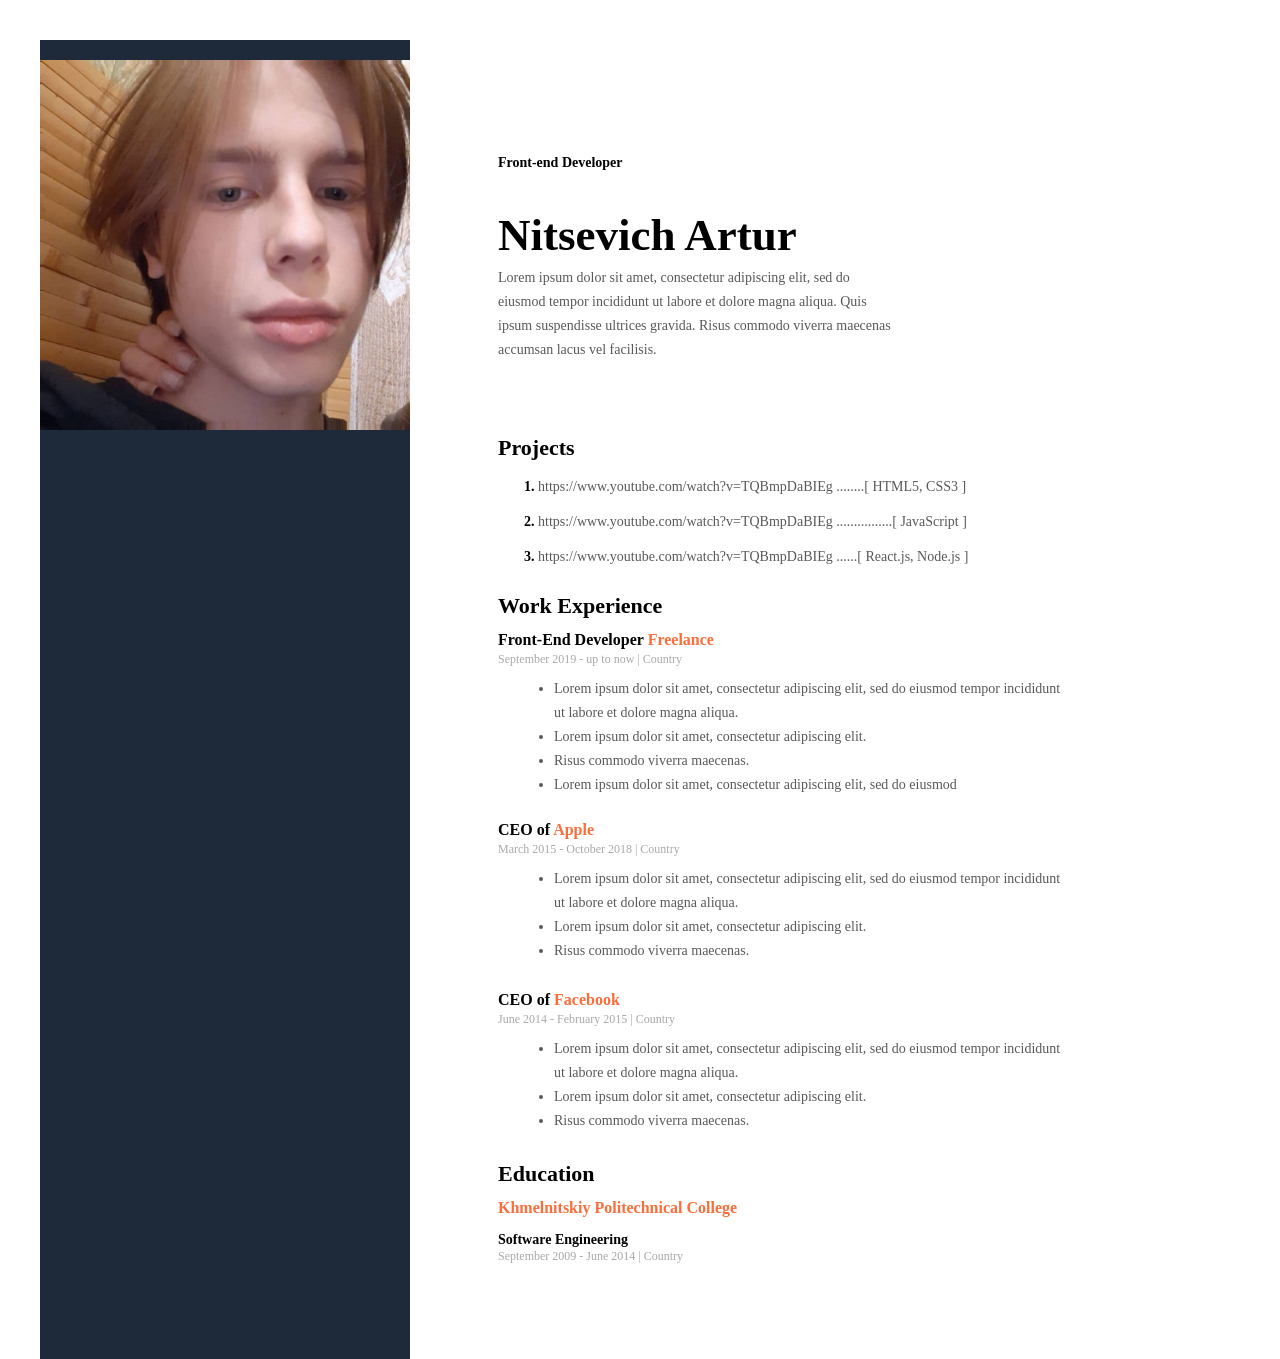
==== index.html @ 4f8b1b53 "Add files via upload" ====
<!DOCTYPE html>
<html lang="en">
<head>
    <link rel="stylesheet" type="text/css" href="style.css">
    <link rel="shortcut icon" href="icon.jfif">
    <meta charset="UTF-8">
    <meta http-equiv="X-UA-Compatible" content="IE=edge">
    <meta name="viewport" content="width=device-width, initial-scale=1.0">
    <title>My Resume</title>
</head>
<body>
        <div>
            <div id="rectangle">
                <aside><img id = "photo" src="photo.jpg"></aside>

            </div>
            <div>
                <h2 id="occupation">Front-end Developer</h2>
                <h1 id="name">Nitsevich Artur</h1>
                <p id="text">Lorem ipsum dolor sit amet, consectetur adipiscing elit, sed do eiusmod tempor incididunt ut labore et dolore magna aliqua. Quis ipsum suspendisse ultrices gravida. Risus commodo viverra maecenas accumsan lacus vel facilisis. </p>
                
            </div>
            <div>
                <h3 id="projects">Projects</h3>
                <ol id="projects_list">
                    <li><p><a href="https://www.youtube.com/watch?v=TQBmpDaBIEg">https://www.youtube.com/watch?v=TQBmpDaBIEg</a> <span>........</span><span>[ HTML5, CSS3 ]</span></p></li>
                    <li><p><a href="https://www.youtube.com/watch?v=TQBmpDaBIEg">https://www.youtube.com/watch?v=TQBmpDaBIEg</a> <span>................</span><span>[ JavaScript ]</span></p></li>
                    <li><p><a href="https://www.youtube.com/watch?v=TQBmpDaBIEg">https://www.youtube.com/watch?v=TQBmpDaBIEg</a> <span>......</span><span>[ React.js, Node.js ]</span></p></li>
                </ol>   
            </div>
            <div>
                <h3 id="work_exp">Work Experience</h3>
                <div id="work_experience">
                    <div id="free">
                    <h4 id="freelance">Front-End Developer <span style="color: #FB6D3A;">Freelance</h4>
                    <p id = "september">September 2019 - up to now   |   Country</p>
                    <ul>
                        <li>
                            Lorem ipsum dolor sit amet, consectetur adipiscing elit, sed do eiusmod tempor incididunt ut labore et dolore magna aliqua. 
                        </li>
                        <li>
                            Lorem ipsum dolor sit amet, consectetur adipiscing elit.
                        </li>
                        <li>
                            Risus commodo viverra maecenas. 
                        </li>
                        <li>
                            Lorem ipsum dolor sit amet, consectetur adipiscing elit, sed do eiusmod
                        </li>
                    </ul>
                    </div>
                    <div id="apple">
                        <h4 id="ceo_apple">CEO of <span style="color: #FB6D3A;">Apple</h4>
                        <p id="march">March 2015 - October 2018   |   Country</p>
                        <ul>
                            <li>
                                Lorem ipsum dolor sit amet, consectetur adipiscing elit, sed do eiusmod tempor incididunt ut labore et dolore magna aliqua. 
                            </li>
                            <li>
                                Lorem ipsum dolor sit amet, consectetur adipiscing elit.
                            </li>
                            <li>
                                Risus commodo viverra maecenas. 
                            </li>
                        </ul>
                    </div>
                    <div id="facebook">
                        <h4 id="ceo_face">CEO of <span style="color: #FB6D3A;">Facebook</h4>
                        <p id="june">June 2014 - February 2015   |   Country</p>
                        <ul>
                            <li>
                                Lorem ipsum dolor sit amet, consectetur adipiscing elit, sed do eiusmod tempor incididunt ut labore et dolore magna aliqua. 
                            </li>
                            <li>
                                Lorem ipsum dolor sit amet, consectetur adipiscing elit.
                            </li>
                            <li>
                                Risus commodo viverra maecenas. 
                            </li>
                        </ul>
                    </div>
                </div>
                <div>
                    
                </div>
                <div>
                </div>
                <!--Education-->
                <div>
                    <h3 id="educ">Education</h3>
                    <h4 id="col">Khmelnitskiy Politechnical College</h4>
                    <h5 id="spec">Software Engineering</h5>
                    <p id="sept">September 2009 - June 2014   |   Country</p>
                </div>
            </div>
        <div>
</body>
</html>
---- style.css ----
#text
{
position: absolute;
width: 400px;
height: 120px;
left: 498px;
top: 252px;

font-family: Montserrat;
font-style: normal;
font-weight: normal;
font-size: 14px;
line-height: 24px;
color: #595959;
}
#name
{
position: absolute;
width: 342px;
height: 50px;
left: 498px;
top: 178px;

font-family: Montserrat;
font-style: normal;
font-weight: bold;
font-size: 45px;
line-height: 55px;

color: #000000;
}
#occupation
{
position: absolute;
width: 153px;
height: 17px;
left: 498px;
top: 142px;
    
font-family: Montserrat;
font-style: normal;
font-weight: bold;
font-size: 14px;
line-height: 17px;  
color: #000000;
}
#projects
{
position: absolute;
width: 95px;
height: 27px;
left: 498px;
top: 412px;

font-family: Montserrat;
font-style: normal;
font-weight: bold;
font-size: 22px;
line-height: 27px;
color: #000000;
}

#projects_list
{
position: absolute;
width: 600px;
height: 72px;
left: 498px;
top: 447px;

font-family: Montserrat;
font-style: normal;
font-weight: bold;
font-size: 14px;
line-height: 24px;
color: #000000;
}
#projects_list li p
{
font-family: Montserrat;
font-style: normal;
font-weight: normal;
font-size: 14px;
line-height: 19px;
color: #595959;
}
#projects_list li a
{
text-decoration: none;
font-family: Montserrat;
font-style: normal;
font-weight: normal;
font-size: 14px;
line-height: 19px;
color: #595959;
}




#work_exp
{
    position: absolute;
width: 198px;
height: 27px;
left: 498px;
top: 570px;

font-family: Montserrat;
font-style: normal;
font-weight: bold;
font-size: 22px;
line-height: 27px;
color: #000000;
}
#freelance
{
position: absolute;
width: 262px;
height: 20px;
left: 498px;
top: 609px;

font-family: Montserrat;
font-style: normal;
font-weight: bold;
font-size: 16px;
line-height: 20px;
color: #000000;
}
#september
{
position: absolute;
width: 240px;
height: 15px;
left: 498px;
top: 640px;

font-family: Montserrat;
font-style: normal;
font-weight: normal;
font-size: 12px;
line-height: 15px;
color: #A8A8A8;
}
#free ul
{
position: absolute;
width: 509px;
height: 120px;
left: 514px;
top: 663px;

font-family: Montserrat;
font-style: normal;
font-weight: normal;
font-size: 14px;
line-height: 24px;
color: #595959;
}
#ceo_apple
{
position: absolute;
width: 245px;
height: 20px;
left: 498px;
top: 799px;

font-family: Montserrat;
font-style: normal;
font-weight: bold;
font-size: 16px;
line-height: 20px;
color: #000000;
}

#march
{
    position: absolute;
width: 228px;
height: 15px;
left: 498px;
top: 830px;

font-family: Montserrat;
font-style: normal;
font-weight: normal;
font-size: 12px;
line-height: 15px;
color: #A8A8A8;
}
#apple ul
{
    position: absolute;
width: 509px;
height: 96px;
left: 514px;
top: 853px;

font-family: Montserrat;
font-style: normal;
font-weight: normal;
font-size: 14px;
line-height: 24px;
color: #595959;
}
#ceo_face
{
position: absolute;
width: 238px;
height: 20px;
left: 498px;
top: 969px;

font-family: Montserrat;
font-style: normal;
font-weight: bold;
font-size: 16px;
line-height: 20px;
color: #000000;
}
#june
{
position: absolute;
width: 225px;
height: 15px;
left: 498px;
top: 1000px;

font-family: Montserrat;
font-style: normal;
font-weight: normal;
font-size: 12px;
line-height: 15px;
color: #A8A8A8;
}
#facebook ul
{
position: absolute;
width: 509px;
height: 72px;
left: 514px;
top: 1023px;

font-family: Montserrat;
font-style: normal;
font-weight: normal;
font-size: 14px;
line-height: 24px;
color: #595959;
}
#educ
{
    position: absolute;
width: 118px;
height: 27px;
left: 498px;
top: 1138px;

font-family: Montserrat;
font-style: normal;
font-weight: bold;
font-size: 22px;
line-height: 27px;
/* identical to box height */


color: #000000;
}
#col
{
    position: absolute;
width: 327px;
height: 20px;
left: 498px;
top: 1177px;

font-family: Montserrat;
font-style: normal;
font-weight: bold;
font-size: 16px;
line-height: 20px;
/* identical to box height */


color: #FB6D3A;
}
#spec
{
position: absolute;
width: 132px;
height: 17px;
left: 498px;
top: 1208px;

font-family: Montserrat;
font-style: normal;
font-weight: bold;
font-size: 14px;
line-height: 17px;
color: #000000;
}
#sept
{
position: absolute;
width: 242px;
height: 15px;
left: 498px;
top: 1237px;

font-family: Montserrat;
font-style: normal;
font-weight: normal;
font-size: 12px;
line-height: 15px;
color: #A8A8A8;
}
#rectangle
{
position: absolute;
width: 370px;
height: 1319px;
left: 40px;
top: 40px;

background: #1E2939;
}
#photo
{
    padding-top: 20px;
    width: 370px;
    object-fit:fill;
}
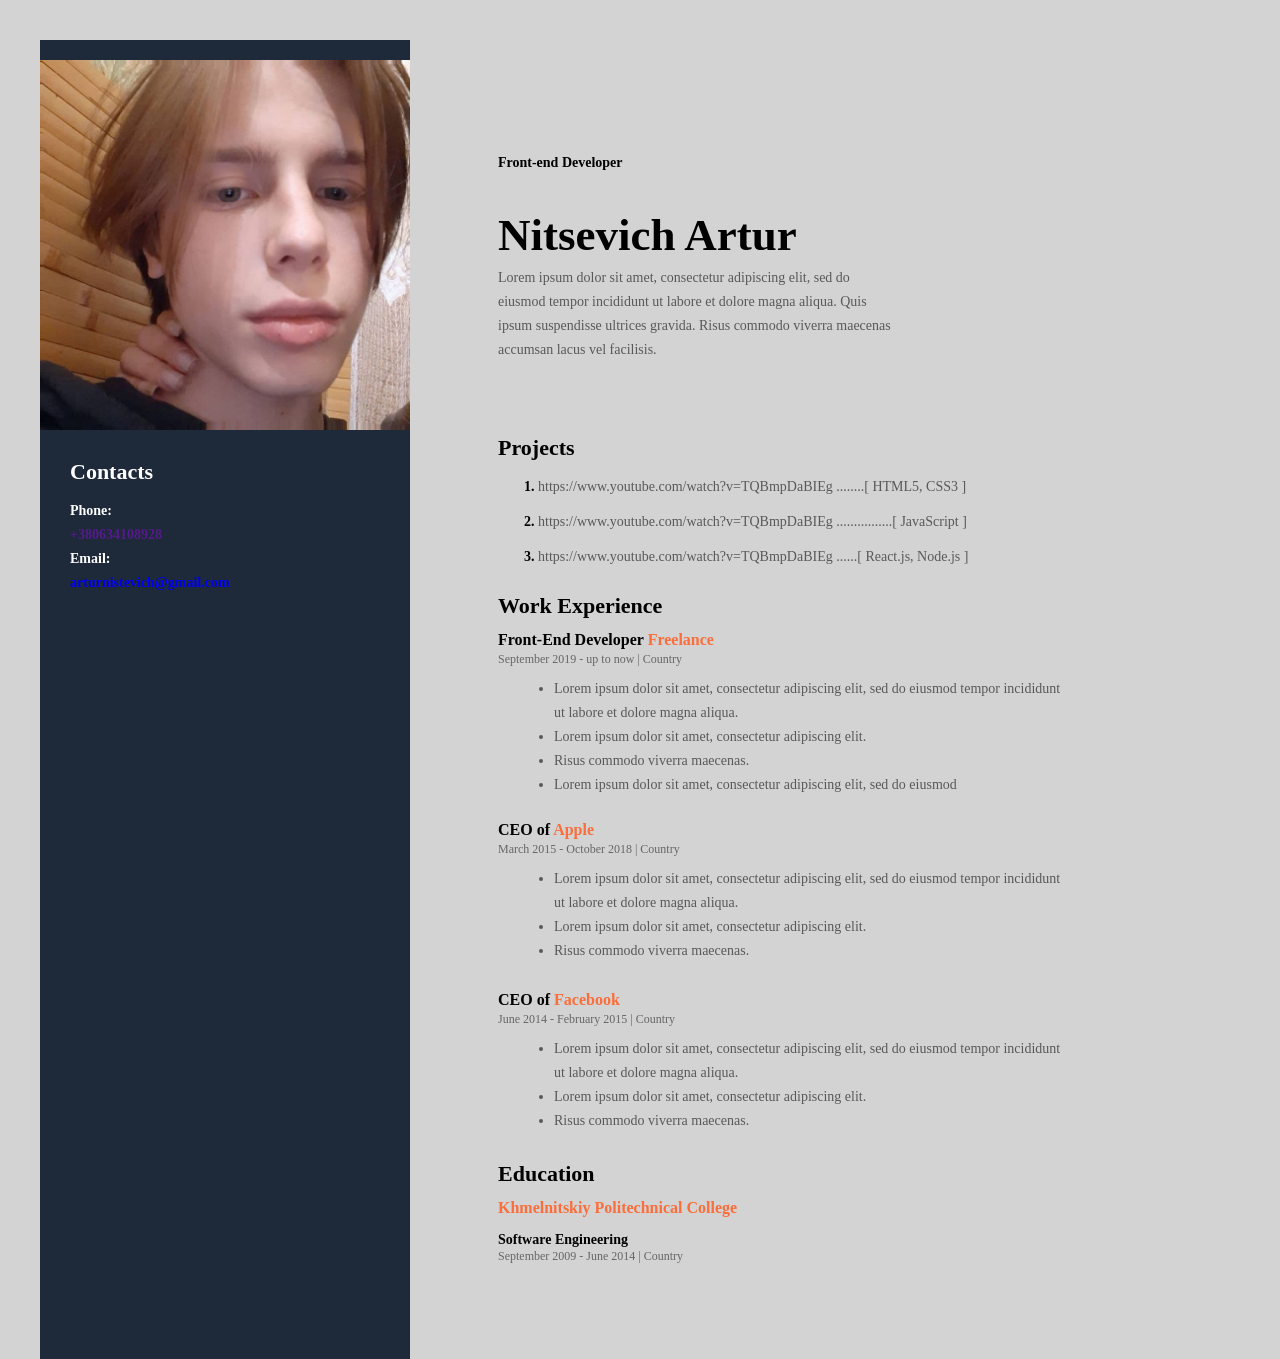
==== commit 9de411ff: "Add files via upload" ====
--- a/index.html
+++ b/index.html
@@ -12,7 +12,8 @@
         <div>
             <div id="rectangle">
                 <aside><img id = "photo" src="photo.jpg"></aside>
-
+                <h2>Contacts</h2>
+                <p>Phone: <a href="">+380634108928</a><br>Email: <a href="arturnistevich9@gmail.com">arturnistevich@gmail.com</a></p>
             </div>
             <div>
                 <h2 id="occupation">Front-end Developer</h2>
--- a/style.css
+++ b/style.css
@@ -141,7 +141,7 @@
 font-weight: normal;
 font-size: 12px;
 line-height: 15px;
-color: #A8A8A8;
+color: #666666;
 }
 #free ul
 {
@@ -187,7 +187,7 @@
 font-weight: normal;
 font-size: 12px;
 line-height: 15px;
-color: #A8A8A8;
+color: #666666;
 }
 #apple ul
 {
@@ -232,7 +232,7 @@
 font-weight: normal;
 font-size: 12px;
 line-height: 15px;
-color: #A8A8A8;
+color: #666666;
 }
 #facebook ul
 {
@@ -313,7 +313,7 @@
 font-weight: normal;
 font-size: 12px;
 line-height: 15px;
-color: #A8A8A8;
+color: #666666;
 }
 #rectangle
 {
@@ -330,4 +330,40 @@
     padding-top: 20px;
     width: 370px;
     object-fit:fill;
+}
+html
+{
+    background-color: #d3d3d3;
+}
+#rectangle h2
+{   position: absolute;
+    width: 104px;
+    height: 27px;
+    left: 30px;
+    top: 400px;
+    font-family: Montserrat;
+    font-style: normal;
+    font-weight: bold;
+    font-size: 22px;
+    line-height: 27px;
+    color: #FFFFFF;
+}
+#rectangle p
+{
+    position: absolute;
+    width: 26px;
+    height: 48px;
+    left: 30px;
+    top: 445px;
+    
+    font-family: Montserrat;
+    font-style: normal;
+    font-weight: bold;
+    font-size: 14px;
+    line-height: 24px;
+    color: #FFFFFF;
+}
+#rectangle a
+{
+    text-decoration: none;
 }
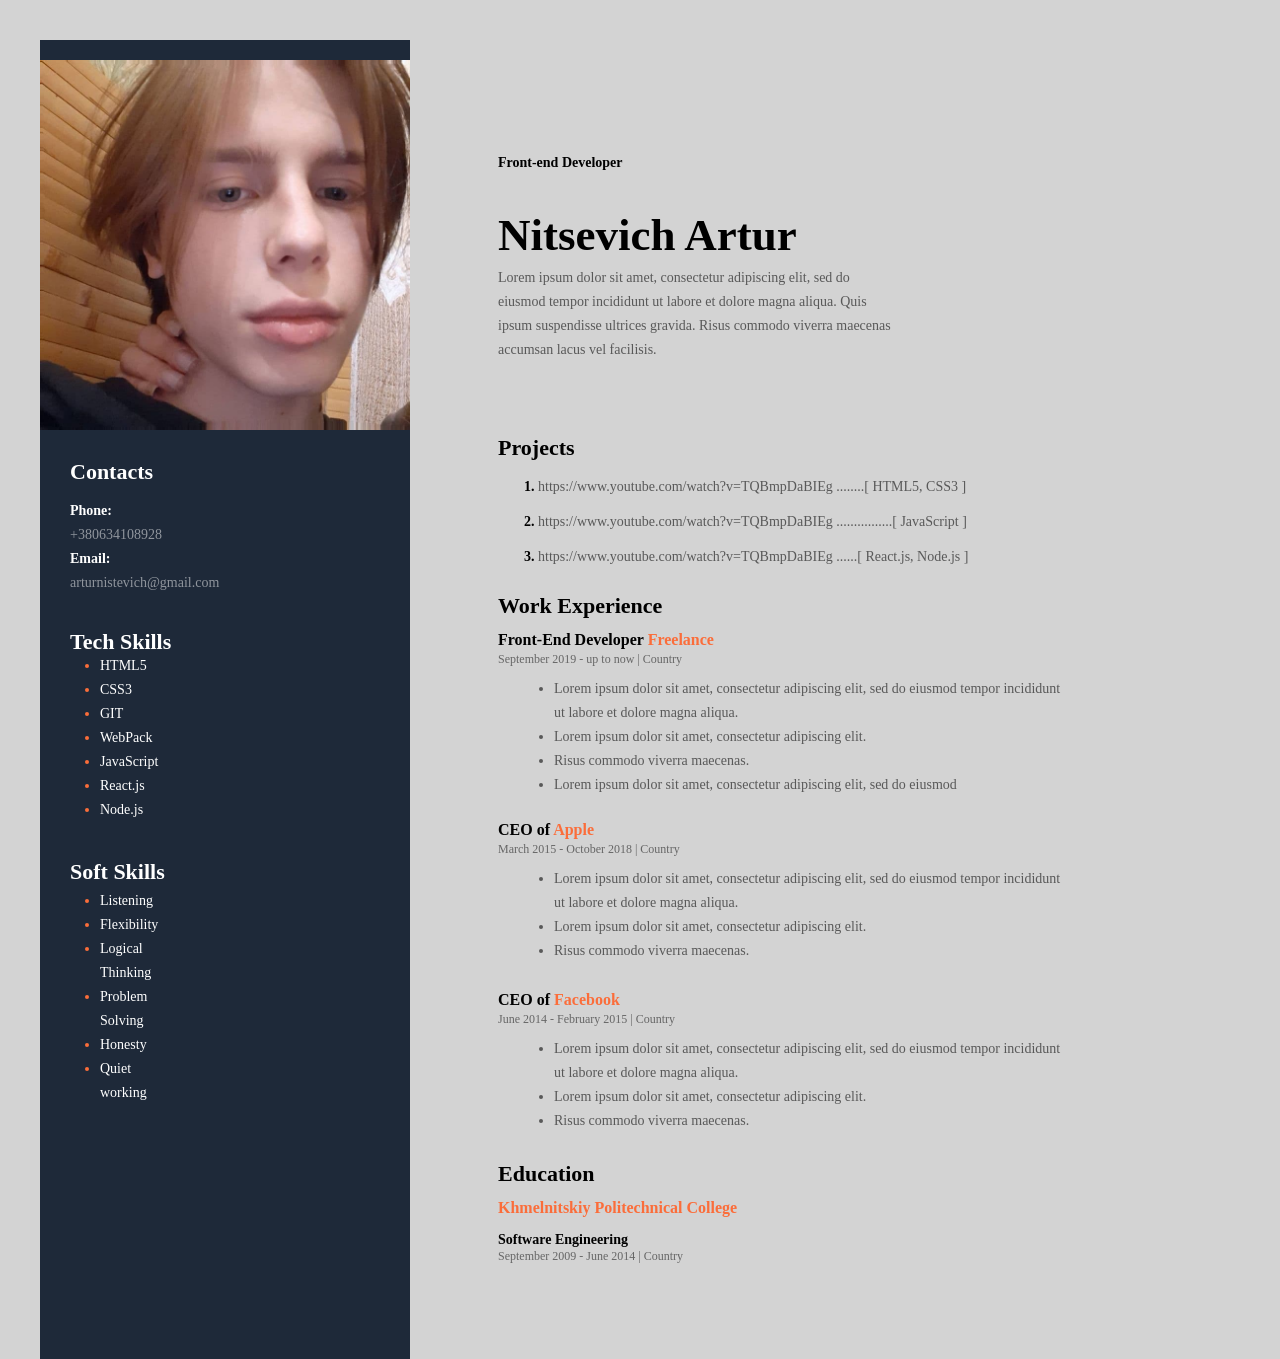
==== commit 1fc62caf: "Add files via upload" ====
--- a/index.html
+++ b/index.html
@@ -12,8 +12,28 @@
         <div>
             <div id="rectangle">
                 <aside><img id = "photo" src="photo.jpg"></aside>
-                <h2>Contacts</h2>
+                <h2 id="contacts">Contacts</h2>
                 <p>Phone: <a href="">+380634108928</a><br>Email: <a href="arturnistevich9@gmail.com">arturnistevich@gmail.com</a></p>
+                <h2 id="tech">Tech Skills</h2>
+                <ul id = "tech_skills">
+                    <li><span>HTML5</span></li>
+                    <li><span>CSS3</span></li>
+                    <li><span>GIT</span></li>
+                    <li><span>WebPack</span></li>
+                    <li><span>JavaScript</span></li>
+                    <li><span>React.js</span></li>
+                    <li><span>Node.js</span></li>
+                </ul>
+
+                <h2 id="soft">Soft Skills</h2>
+                <ul id = "soft_skills">
+                    <li><span>Listening</span></li>
+                    <li><span>Flexibility</span></li>
+                    <li><span>Logical Thinking</span></li>
+                    <li><span>Problem Solving</span></li>
+                    <li><span>Honesty</span></li>
+                    <li><span>Quiet working</span></li>
+                </ul>
             </div>
             <div>
                 <h2 id="occupation">Front-end Developer</h2>
--- a/style.css
+++ b/style.css
@@ -269,7 +269,7 @@
 }
 #col
 {
-    position: absolute;
+position: absolute;
 width: 327px;
 height: 20px;
 left: 498px;
@@ -335,7 +335,7 @@
 {
     background-color: #d3d3d3;
 }
-#rectangle h2
+#contacts
 {   position: absolute;
     width: 104px;
     height: 27px;
@@ -365,5 +365,96 @@
 }
 #rectangle a
 {
-    text-decoration: none;
+
+width: 157px;
+height: 48px;
+left: 106px;
+top: 520px;
+
+font-family: Montserrat;
+font-style: normal;
+font-weight: normal;
+font-size: 14px;
+line-height: 24px;
+color: #FFFFFF;
+opacity: 0.5;
+text-decoration: none;
+}
+
+#tech
+{
+position: absolute;
+width: 121px;
+height: 27px;
+left: 30px;
+top: 570px;
+
+font-family: Montserrat;
+font-style: normal;
+font-weight: bold;
+font-size: 22px;
+line-height: 27px;
+color: #FFFFFF;
+}
+#tech_skills
+{
+
+position: absolute;
+width: 72px;
+height: 168px;
+left: 20px;
+top: 600px;
+
+font-family: Montserrat;
+font-style: normal;
+font-weight: normal;
+font-size: 14px;
+line-height: 24px;
+color: #FFFFFF;
+}
+#tech_skills li
+{
+    color: #FB6D3A;
+}
+#tech_skills span
+{
+    color: #FFFFFF;
+}
+#soft
+{
+position: absolute;
+width: 113px;
+height: 27px;
+left: 30px;
+top: 800px;
+
+font-family: Montserrat;
+font-style: normal;
+font-weight: bold;
+font-size: 22px;
+line-height: 27px;
+color: #FFFFFF;
+}
+#soft_skills
+{
+position: absolute;
+width: 74px;
+height: 96px;
+left: 20px;
+top: 835px;
+
+font-family: Montserrat;
+font-style: normal;
+font-weight: normal;
+font-size: 14px;
+line-height: 24px;
+color: #FFFFFF;
+}
+#soft_skills li
+{
+    color: #FB6D3A;
+}
+#soft_skills span
+{
+    color: #FFFFFF;
 }
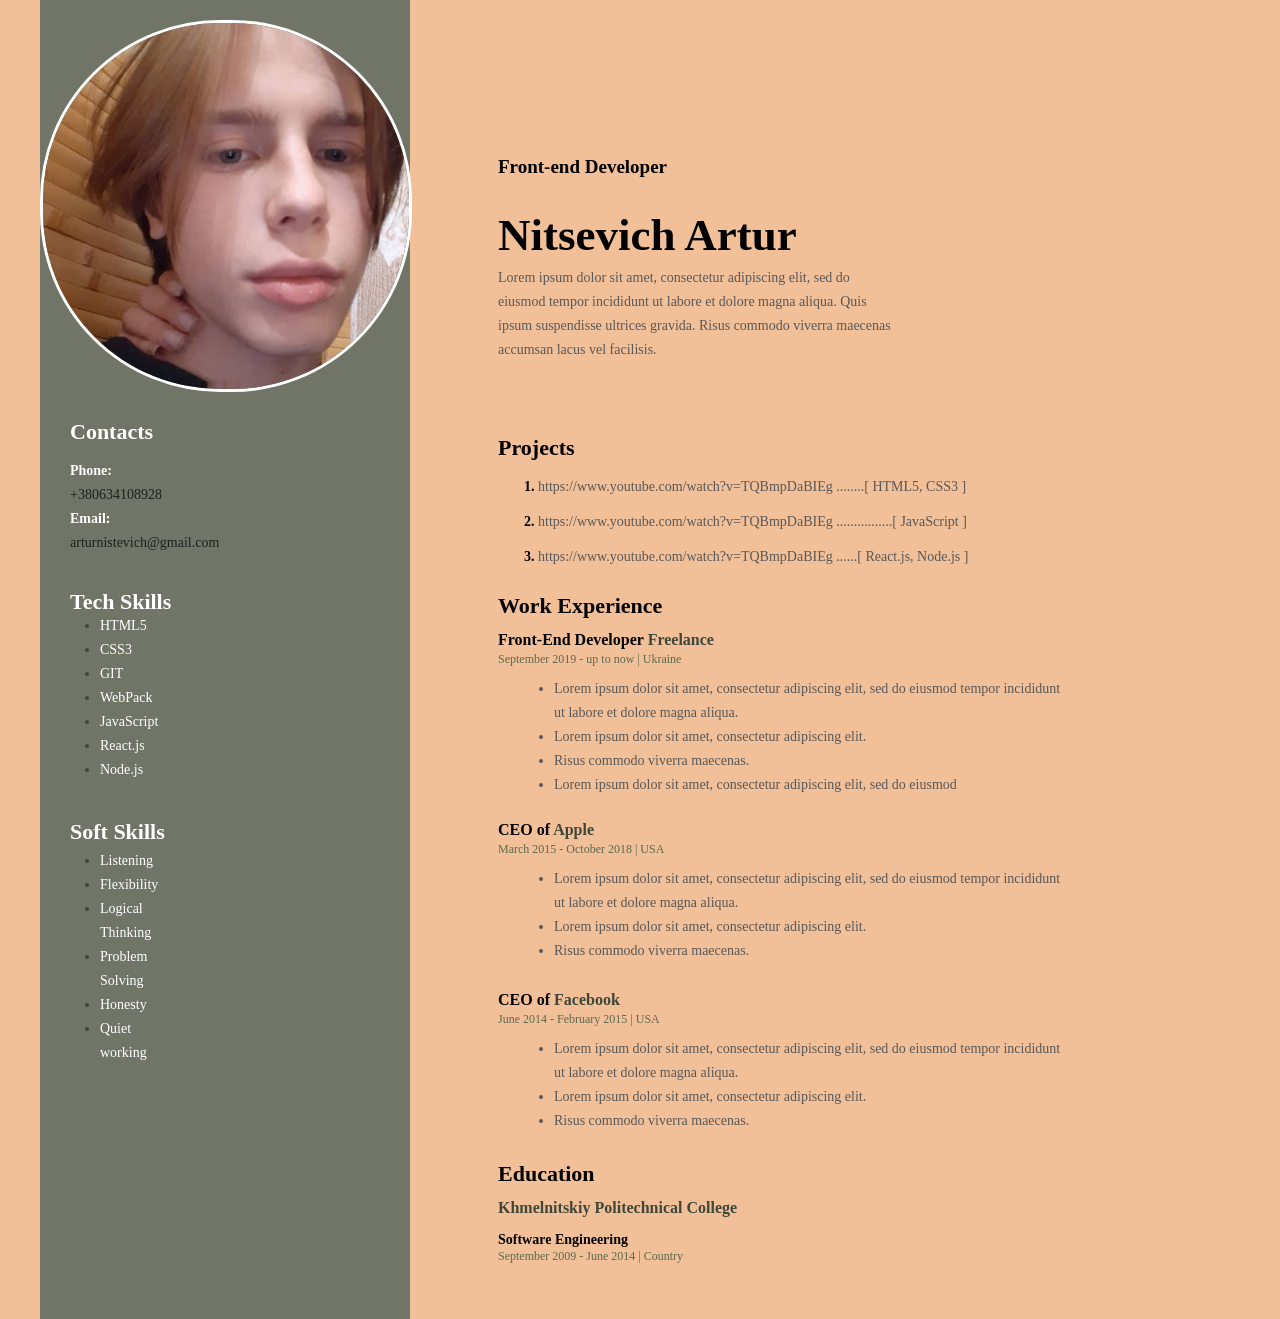
==== commit d1cbe0f4: "Add files via upload" ====
--- a/index.html
+++ b/index.html
@@ -53,8 +53,8 @@
                 <h3 id="work_exp">Work Experience</h3>
                 <div id="work_experience">
                     <div id="free">
-                    <h4 id="freelance">Front-End Developer <span style="color: #FB6D3A;">Freelance</h4>
-                    <p id = "september">September 2019 - up to now   |   Country</p>
+                    <h4 id="freelance">Front-End Developer <span style="color: #3F4739;">Freelance</h4>
+                    <p id = "september">September 2019 - up to now   |   Ukraine</p>
                     <ul>
                         <li>
                             Lorem ipsum dolor sit amet, consectetur adipiscing elit, sed do eiusmod tempor incididunt ut labore et dolore magna aliqua. 
@@ -71,8 +71,8 @@
                     </ul>
                     </div>
                     <div id="apple">
-                        <h4 id="ceo_apple">CEO of <span style="color: #FB6D3A;">Apple</h4>
-                        <p id="march">March 2015 - October 2018   |   Country</p>
+                        <h4 id="ceo_apple">CEO of <span style="color: #3F4739;">Apple</h4>
+                        <p id="march">March 2015 - October 2018   |   USA</p>
                         <ul>
                             <li>
                                 Lorem ipsum dolor sit amet, consectetur adipiscing elit, sed do eiusmod tempor incididunt ut labore et dolore magna aliqua. 
@@ -86,8 +86,8 @@
                         </ul>
                     </div>
                     <div id="facebook">
-                        <h4 id="ceo_face">CEO of <span style="color: #FB6D3A;">Facebook</h4>
-                        <p id="june">June 2014 - February 2015   |   Country</p>
+                        <h4 id="ceo_face">CEO of <span style="color: #3F4739;">Facebook</h4>
+                        <p id="june">June 2014 - February 2015   |   USA</p>
                         <ul>
                             <li>
                                 Lorem ipsum dolor sit amet, consectetur adipiscing elit, sed do eiusmod tempor incididunt ut labore et dolore magna aliqua. 
--- a/style.css
+++ b/style.css
@@ -32,7 +32,7 @@
 #occupation
 {
 position: absolute;
-width: 153px;
+width: 180px;
 height: 17px;
 left: 498px;
 top: 142px;
@@ -40,7 +40,7 @@
 font-family: Montserrat;
 font-style: normal;
 font-weight: bold;
-font-size: 14px;
+font-size: 19px;
 line-height: 17px;  
 color: #000000;
 }
@@ -131,7 +131,7 @@
 #september
 {
 position: absolute;
-width: 240px;
+width: 242px;
 height: 15px;
 left: 498px;
 top: 640px;
@@ -141,7 +141,7 @@
 font-weight: normal;
 font-size: 12px;
 line-height: 15px;
-color: #666666;
+color: #5D6A4E;
 }
 #free ul
 {
@@ -187,7 +187,7 @@
 font-weight: normal;
 font-size: 12px;
 line-height: 15px;
-color: #666666;
+color: #5D6A4E;
 }
 #apple ul
 {
@@ -232,7 +232,7 @@
 font-weight: normal;
 font-size: 12px;
 line-height: 15px;
-color: #666666;
+color: #5D6A4E;
 }
 #facebook ul
 {
@@ -280,10 +280,7 @@
 font-weight: bold;
 font-size: 16px;
 line-height: 20px;
-/* identical to box height */
-
-
-color: #FB6D3A;
+color: #3F4739;
 }
 #spec
 {
@@ -313,7 +310,7 @@
 font-weight: normal;
 font-size: 12px;
 line-height: 15px;
-color: #666666;
+color: #5D6A4E;
 }
 #rectangle
 {
@@ -321,19 +318,22 @@
 width: 370px;
 height: 1319px;
 left: 40px;
-top: 40px;
-
-background: #1E2939;
+top: 0px;
+
+background: #717568;
 }
 #photo
 {
-    padding-top: 20px;
-    width: 370px;
+    margin-top: 20px;
+    width: 366px;
     object-fit:fill;
+    border-radius:180px;
+    border-color: #FFFFFF;
+    border-style:solid;
 }
 html
 {
-    background-color: #d3d3d3;
+    background-color: #F1BF98;
 }
 #contacts
 {   position: absolute;
@@ -376,8 +376,7 @@
 font-weight: normal;
 font-size: 14px;
 line-height: 24px;
-color: #FFFFFF;
-opacity: 0.5;
+color: #1F201D;
 text-decoration: none;
 }
 
@@ -414,7 +413,7 @@
 }
 #tech_skills li
 {
-    color: #FB6D3A;
+    color: #3F4739;
 }
 #tech_skills span
 {
@@ -452,7 +451,7 @@
 }
 #soft_skills li
 {
-    color: #FB6D3A;
+    color: #3F4739;
 }
 #soft_skills span
 {
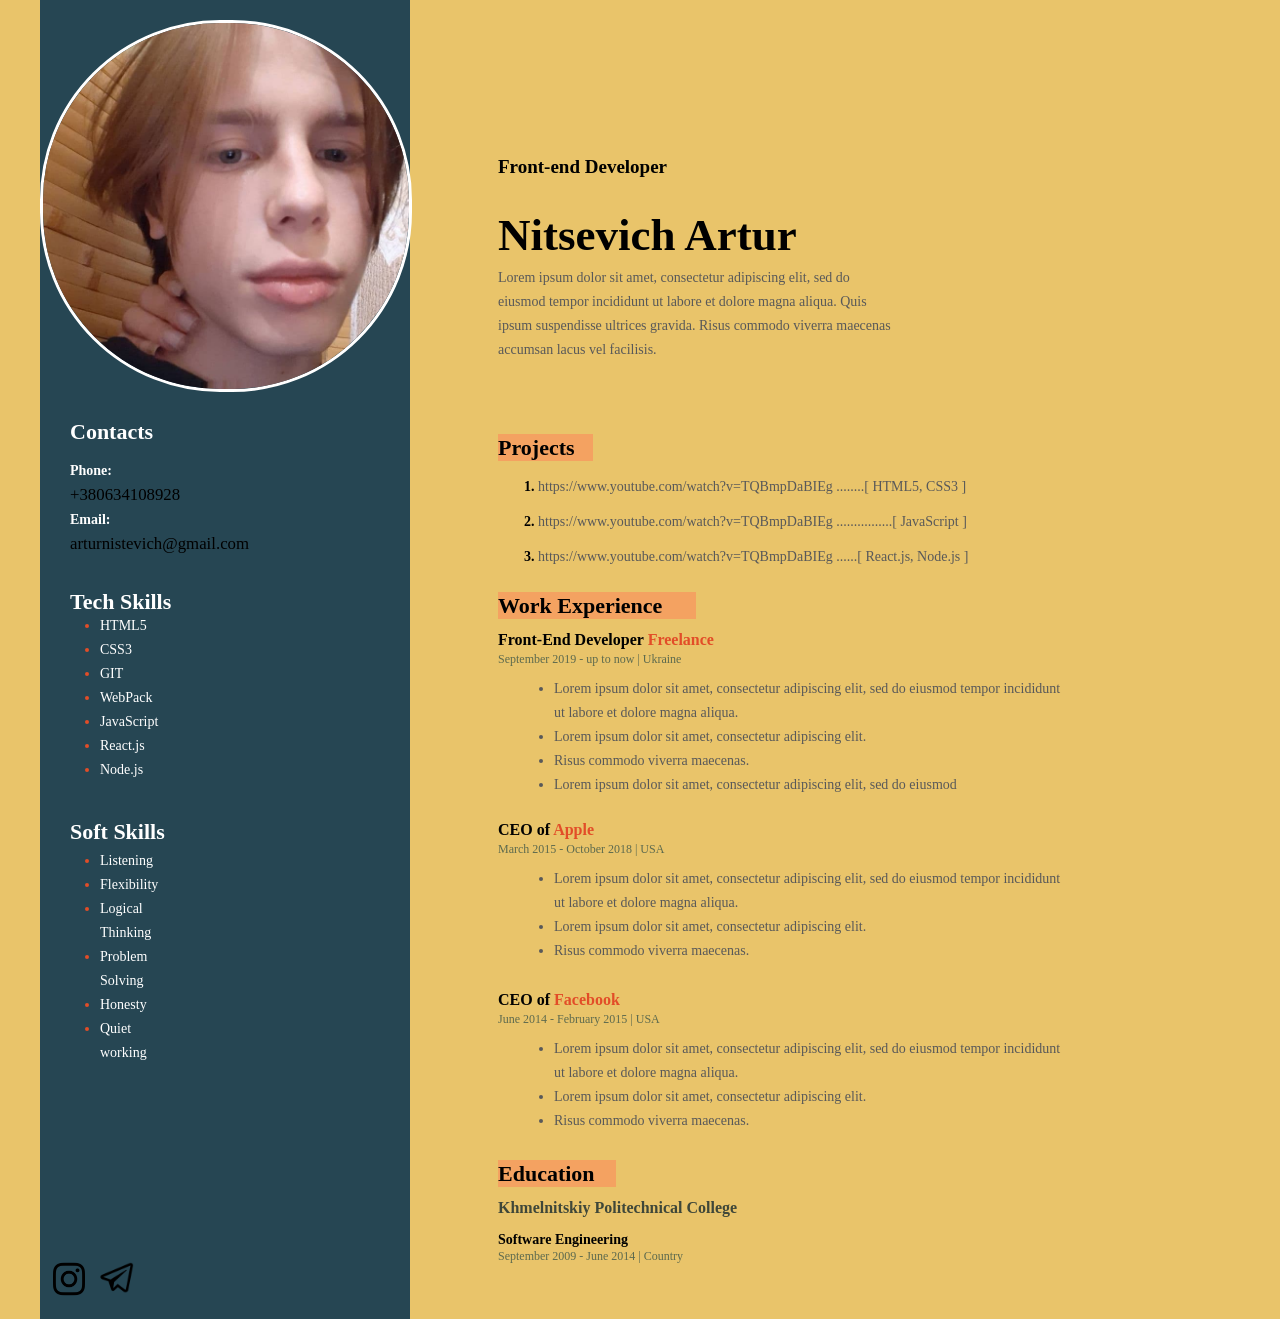
==== commit 31f2c48e: "Add files via upload" ====
--- a/index.html
+++ b/index.html
@@ -2,7 +2,7 @@
 <html lang="en">
 <head>
     <link rel="stylesheet" type="text/css" href="style.css">
-    <link rel="shortcut icon" href="icon.jfif">
+    <link rel="shortcut icon" href="media/icon.jfif">
     <meta charset="UTF-8">
     <meta http-equiv="X-UA-Compatible" content="IE=edge">
     <meta name="viewport" content="width=device-width, initial-scale=1.0">
@@ -11,9 +11,11 @@
 <body>
         <div>
             <div id="rectangle">
-                <aside><img id = "photo" src="photo.jpg"></aside>
-                <h2 id="contacts">Contacts</h2>
-                <p>Phone: <a href="">+380634108928</a><br>Email: <a href="arturnistevich9@gmail.com">arturnistevich@gmail.com</a></p>
+                <aside><img id = "photo" src="media/photo.jpg"></aside>
+                <div id="contacts">
+                <h2>Contacts</h2>
+                <p>Phone: <a href="tel: 380634108928" id="phone">+380634108928</a><br>Email: <a id="email"href="mailto: arturnistevich9@gmail.com">arturnistevich@gmail.com</a></p>
+                </div>
                 <h2 id="tech">Tech Skills</h2>
                 <ul id = "tech_skills">
                     <li><span>HTML5</span></li>
@@ -34,6 +36,10 @@
                     <li><span>Honesty</span></li>
                     <li><span>Quiet working</span></li>
                 </ul>
+                <div id="sn">
+                    <a href="https://www.instagram.com/" target="_blank" rel="noreferrer" rel="noopener"><img id="instagram" src="media/insta.png" width="50px" height="auto"></img></a>
+                    <a href="https://www.telegram.org/" target="_blank" rel="noreferrer" rel="noopener"><img id="telegram" src="media/tg.png" width="40px" height="auto"></img></a>
+                     </div>
             </div>
             <div>
                 <h2 id="occupation">Front-end Developer</h2>
@@ -53,7 +59,7 @@
                 <h3 id="work_exp">Work Experience</h3>
                 <div id="work_experience">
                     <div id="free">
-                    <h4 id="freelance">Front-End Developer <span style="color: #3F4739;">Freelance</h4>
+                    <h4 id="freelance">Front-End Developer <span style="color: #E24D28;">Freelance</h4>
                     <p id = "september">September 2019 - up to now   |   Ukraine</p>
                     <ul>
                         <li>
@@ -71,7 +77,7 @@
                     </ul>
                     </div>
                     <div id="apple">
-                        <h4 id="ceo_apple">CEO of <span style="color: #3F4739;">Apple</h4>
+                        <h4 id="ceo_apple">CEO of <span style="color: #E24D28;">Apple</h4>
                         <p id="march">March 2015 - October 2018   |   USA</p>
                         <ul>
                             <li>
@@ -86,7 +92,7 @@
                         </ul>
                     </div>
                     <div id="facebook">
-                        <h4 id="ceo_face">CEO of <span style="color: #3F4739;">Facebook</h4>
+                        <h4 id="ceo_face">CEO of <span style="color: #E24D28;">Facebook</h4>
                         <p id="june">June 2014 - February 2015   |   USA</p>
                         <ul>
                             <li>
@@ -107,7 +113,7 @@
                 <div>
                 </div>
                 <!--Education-->
-                <div>
+                <div id="education">
                     <h3 id="educ">Education</h3>
                     <h4 id="col">Khmelnitskiy Politechnical College</h4>
                     <h5 id="spec">Software Engineering</h5>
--- a/style.css
+++ b/style.css
@@ -51,13 +51,14 @@
 height: 27px;
 left: 498px;
 top: 412px;
-
 font-family: Montserrat;
 font-style: normal;
 font-weight: bold;
 font-size: 22px;
 line-height: 27px;
 color: #000000;
+background-color: #f4a261;
+text-align:left;
 }
 
 #projects_list
@@ -100,18 +101,19 @@
 
 #work_exp
 {
-    position: absolute;
+position: absolute;
 width: 198px;
 height: 27px;
 left: 498px;
 top: 570px;
-
 font-family: Montserrat;
 font-style: normal;
 font-weight: bold;
 font-size: 22px;
 line-height: 27px;
 color: #000000;
+background-color: #f4a261;
+text-align:left;
 }
 #freelance
 {
@@ -251,7 +253,7 @@
 }
 #educ
 {
-    position: absolute;
+position: absolute;
 width: 118px;
 height: 27px;
 left: 498px;
@@ -262,9 +264,8 @@
 font-weight: bold;
 font-size: 22px;
 line-height: 27px;
-/* identical to box height */
-
-
+background-color: #f4a261;
+text-align:left;
 color: #000000;
 }
 #col
@@ -320,7 +321,7 @@
 left: 40px;
 top: 0px;
 
-background: #717568;
+background: #264653;
 }
 #photo
 {
@@ -333,9 +334,9 @@
 }
 html
 {
-    background-color: #F1BF98;
-}
-#contacts
+    background-color: #e9c46a;
+}
+#contacts h2
 {   position: absolute;
     width: 104px;
     height: 27px;
@@ -413,7 +414,7 @@
 }
 #tech_skills li
 {
-    color: #3F4739;
+    color: #E24D28;
 }
 #tech_skills span
 {
@@ -451,9 +452,35 @@
 }
 #soft_skills li
 {
-    color: #3F4739;
+    color: #E24D28;
 }
 #soft_skills span
 {
     color: #FFFFFF;
-}+}
+#contacts a
+{
+    font-size: larger;
+    color:#000000;
+    font-family:'Times New Roman', Times, serif;
+}
+#sn
+{
+    position:absolute;
+    justify-content: flex-start;
+    bottom:1%;
+    left:1%;
+}
+#instagram
+{
+    position:static;
+}
+
+#telegram
+{
+    position:static;
+}
+#education
+{
+    width:100px;
+}
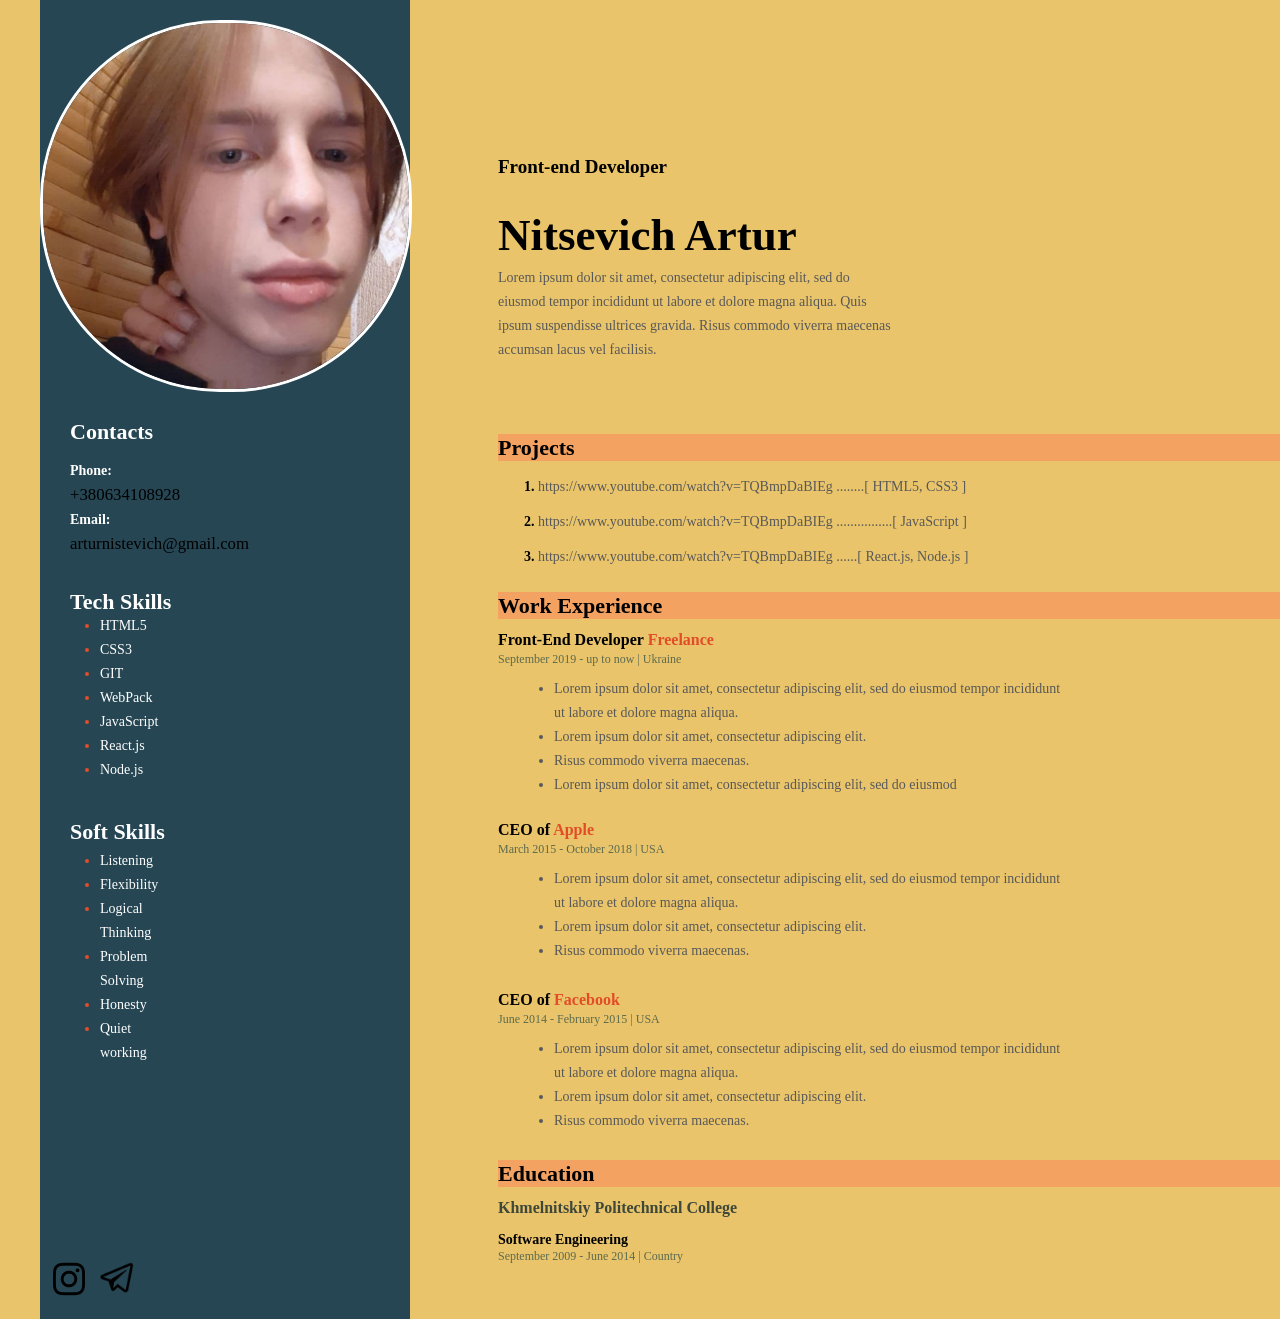
==== commit c6d24e73: "Add files via upload" ====
--- a/index.html
+++ b/index.html
@@ -11,6 +11,7 @@
 <body>
         <div>
             <div id="rectangle">
+                <audio src="media/music/sound.m4a" autoplay loop>music</audio>
                 <aside><img id = "photo" src="media/photo.jpg"></aside>
                 <div id="contacts">
                 <h2>Contacts</h2>
--- a/style.css
+++ b/style.css
@@ -1,3 +1,8 @@
+body
+{
+    margin:0px;
+    padding:0px;
+}
 #text
 {
 position: absolute;
@@ -26,7 +31,6 @@
 font-weight: bold;
 font-size: 45px;
 line-height: 55px;
-
 color: #000000;
 }
 #occupation
@@ -47,7 +51,7 @@
 #projects
 {
 position: absolute;
-width: 95px;
+width: 908px;
 height: 27px;
 left: 498px;
 top: 412px;
@@ -102,7 +106,7 @@
 #work_exp
 {
 position: absolute;
-width: 198px;
+width: 908px;
 height: 27px;
 left: 498px;
 top: 570px;
@@ -254,7 +258,7 @@
 #educ
 {
 position: absolute;
-width: 118px;
+width: 908px;
 height: 27px;
 left: 498px;
 top: 1138px;
